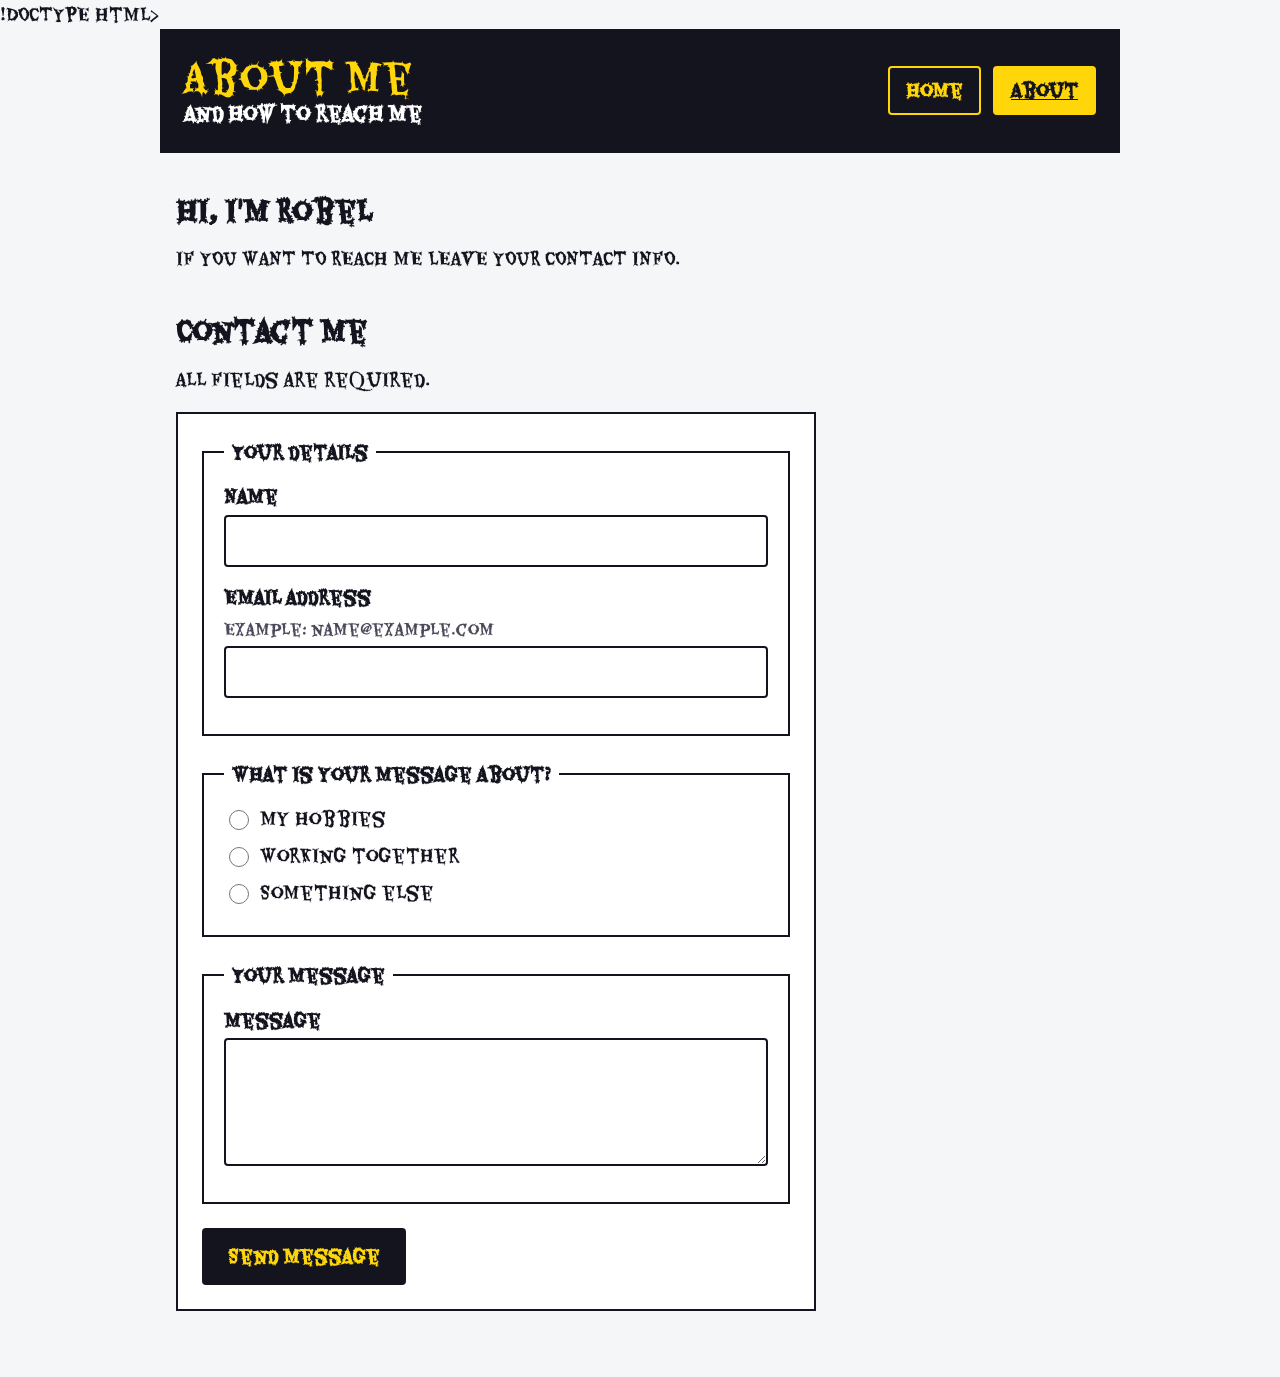
==== about.html @ 9af6aafb "COMMIT" ====
!DOCTYPE html>
<html lang="en">
<head>
    <meta charset="UTF-8">
    <meta name="viewport" content="width=device-width, initial-scale=1.0">
    <meta name="description" content="About Robel, and a form to get in touch.">
    <title>Robel | About and Contact</title>
    <link href="https://fonts.googleapis.com/css2?family=Eater&family=Karla:wght@400;700&display=swap" rel="stylesheet">
    <link rel="stylesheet" href="style.css">
</head>
<body>
    <a class="skip-link" href="#main">Skip to main content</a>
    <div class="page">
        <header class="page-header">
            <div>
                <h1>About Me</h1>
                <p>And how to reach me</p>
            </div>
            <nav aria-label="Main">
                <a href="index.html">Home</a>
                <a href="about.html" aria-current="page">About</a>
            </nav>
        </header>

        <main id="main">
            <section aria-labelledby="about-heading">
                <h2 id="about-heading">Hi, I'm Robel</h2>
                <p>IF YOU WANT TO REACH ME LEAVE YOUR CONTACT INFO.</p>
            </section>

            <section aria-labelledby="contact-heading">
                <h2 id="contact-heading">Contact me</h2>
                <p>All fields are required.</p>

                <div id="error-summary" class="error-summary" role="alert" tabindex="-1" hidden>
                    <h2>Please fix these problems</h2>
                    <ul id="error-list"></ul>
                </div>
                <div id="success" class="success" role="status" tabindex="-1" hidden>
                    <strong>Thanks, your message was sent.</strong>
                </div>

                <form id="contact-form" action="#" method="post" novalidate>
                    <fieldset>
                        <legend>Your details</legend>
                        <div class="field">
                            <label for="name">Name</label>
                            <input type="text" id="name" name="name" autocomplete="name" required aria-describedby="name-error">
                            <p class="error-msg" id="name-error" hidden></p>
                        </div>
                        <div class="field">
                            <label for="email">Email address</label>
                            <p class="hint" id="email-hint">Example: name@example.com</p>
                            <input type="email" id="email" name="email" autocomplete="email" required aria-describedby="email-hint email-error">
                            <p class="error-msg" id="email-error" hidden></p>
                        </div>
                    </fieldset>

                    <fieldset id="topic-group" aria-describedby="topic-error">
                        <legend>What is your message about?</legend>
                        <div class="radio"><input type="radio" id="topic-hobbies" name="topic" value="hobbies"><label for="topic-hobbies">My hobbies</label></div>
                        <div class="radio"><input type="radio" id="topic-collab" name="topic" value="collab"><label for="topic-collab">Working together</label></div>
                        <div class="radio"><input type="radio" id="topic-other" name="topic" value="other"><label for="topic-other">Something else</label></div>
                        <p class="error-msg" id="topic-error" hidden></p>
                    </fieldset>

                    <fieldset>
                        <legend>Your message</legend>
                        <div class="field">
                            <label for="message">Message</label>
                            <textarea id="message" name="message" required aria-describedby="message-error"></textarea>
                            <p class="error-msg" id="message-error" hidden></p>
                        </div>
                    </fieldset>

                    <button type="submit">Send message</button>
                </form>
            </section>
        </main>
    </div>

    <script>
    (function () {
        var form = document.getElementById('contact-form');
        var summary = document.getElementById('error-summary');
        var list = document.getElementById('error-list');
        var success = document.getElementById('success');

        function setError(id, msg) {
            var field = document.getElementById(id);
            var out = document.getElementById(id + '-error');
            if (msg) {
                out.textContent = msg; out.hidden = false;
                field.setAttribute('aria-invalid', 'true');
            } else {
                out.textContent = ''; out.hidden = true;
                field.removeAttribute('aria-invalid');
            }
        }

        form.addEventListener('submit', function (e) {
            e.preventDefault();
            success.hidden = true;
            var errors = [];
            var name = form.name.value.trim();
            var email = form.email.value.trim();
            var message = form.message.value.trim();
            var topic = form.querySelector('input[name="topic"]:checked');

            var nameMsg = name ? '' : 'Enter your name.';
            var emailMsg = !email ? 'Enter your email address.'
                : !/^[^\s@]+@[^\s@]+\.[^\s@]+$/.test(email) ? 'Enter an email address like name@example.com.' : '';
            var messageMsg = message ? '' : 'Enter a message.';
            var topicMsg = topic ? '' : 'Choose what your message is about.';

            setError('name', nameMsg);
            setError('email', emailMsg);
            setError('message', messageMsg);
            var topicOut = document.getElementById('topic-error');
            topicOut.textContent = topicMsg; topicOut.hidden = !topicMsg;
            var group = document.getElementById('topic-group');
            if (topicMsg) group.setAttribute('aria-invalid', 'true'); else group.removeAttribute('aria-invalid');

            if (nameMsg) errors.push(['name', nameMsg]);
            if (emailMsg) errors.push(['email', emailMsg]);
            if (topicMsg) errors.push(['topic-hobbies', topicMsg]);
            if (messageMsg) errors.push(['message', messageMsg]);

            list.innerHTML = '';
            if (errors.length) {
                errors.forEach(function (err) {
                    var li = document.createElement('li');
                    var a = document.createElement('a');
                    a.href = '#' + err[0]; a.textContent = err[1];
                    a.addEventListener('click', function (ev) { ev.preventDefault(); document.getElementById(err[0]).focus(); });
                    li.appendChild(a); list.appendChild(li);
                });
                summary.hidden = false;
                summary.focus();
                return;
            }
            summary.hidden = true;
            form.reset();
            success.hidden = false;
            success.focus();
        });
    })();
    </script>
</body>
</html>
---- style.css ----
/* Palette (same on every page). Ratios checked against WCAG AA (4.5:1 text, 3:1 UI).
   --ink #14141F | --paper #F4F6F8 | --card #FFFFFF | --spray #FFD60A | --link #0A4FA3 | --magenta #A3104F | --error #B00020 */
:root {
  --ink: #14141F;
  --paper: #F4F6F8;
  --card: #FFFFFF;
  --spray: #FFD60A;
  --link: #0A4FA3;
  --magenta: #A3104F;
  --error: #B00020;
  --muted: #4A4A5A;
}
*, *::before, *::after { box-sizing: border-box; }
html { font-size: 100%; }
body {
  margin: 0;
  font-family: "EATER", Arial, sans-serif;
  font-size: 1.125rem;
  line-height: 1.6;
  color: var(--ink);
  background: var(--paper);
}
.skip-link {
  position: absolute; left: 1rem; top: -4rem;
  background: var(--ink); color: var(--spray);
  padding: .5rem 1rem; z-index: 10;
}
.skip-link:focus { top: 1rem; }
.page { max-width: 60rem; margin: 0 auto; padding: 0 1rem 3rem; }

/* Header: figure/ground - dark band with bright type stands out from the page */
.page-header {
  display: flex; flex-wrap: wrap; gap: 1rem;
  justify-content: space-between; align-items: center;
  background: var(--ink); color: var(--spray);
  padding: 1.5rem; margin: 0 -1rem 2rem;
}
.page-header h1 { font-family: "Eater", Impact, sans-serif; font-size: 2.5rem; font-weight: 400; margin: 0; line-height: 1.1; }
.page-header p, .page-header h2 { margin: 0; font-size: 1.25rem; font-weight: 700; color: #FFFFFF; }

/* Similarity: every nav link looks the same; the current page is marked by more than color */
nav { display: flex; gap: .75rem; }
nav a {
  color: var(--spray); font-weight: 700; padding: .5rem 1rem;
  border: 2px solid var(--spray); border-radius: .25rem; text-decoration: none;
}
nav a:hover { background: var(--spray); color: var(--ink); }
nav a[aria-current="page"] { background: var(--spray); color: var(--ink); text-decoration: underline; }

a { color: var(--link); }
h2 { font-size: 1.75rem; line-height: 1.2; margin: 0 0 1rem; }
section, main > * + * { margin-top: 2.5rem; }

/* Proximity: hobbies sit close together, with a big gap before the gallery */
.hobby-list { list-style: none; margin: 0; padding: 0; display: grid; gap: .5rem; }
.hobby-list li {
  background: var(--card); border-left: .5rem solid var(--magenta);
  padding: .75rem 1rem; font-weight: 700;
}

/* Common region + similarity: each photo shares the same bordered card */
.photo { display: grid; grid-template-columns: repeat(auto-fit, minmax(16rem, 1fr)); gap: 1.5rem; }
figure { margin: 0; background: var(--card); border: 2px solid var(--ink); padding: .75rem; }
figure img { display: block; width: 100%; height: auto; }
figcaption { margin-top: .5rem; color: var(--muted); font-size: 1rem; }

/* Form */
form { background: var(--card); border: 2px solid var(--ink); padding: 1.5rem; max-width: 40rem; }
fieldset { border: 2px solid var(--ink); margin: 0 0 1.5rem; padding: 1rem 1.25rem 1.25rem; }
legend { font-weight: 700; padding: 0 .5rem; }
.field { margin-bottom: 1rem; }
label { display: block; font-weight: 700; margin-bottom: .25rem; }
.hint { color: var(--muted); font-size: 1rem; margin: 0 0 .25rem; }
input[type="text"], input[type="email"], textarea {
  width: 100%; font: inherit; color: var(--ink); background: #FFFFFF;
  border: 2px solid var(--ink); border-radius: .25rem; padding: .6rem .75rem;
}
textarea { min-height: 8rem; }
.radio { display: flex; align-items: center; gap: .5rem; margin-bottom: .5rem; }
.radio input { width: 1.25rem; height: 1.25rem; accent-color: var(--ink); }
.radio label { display: inline; margin: 0; font-weight: 400; }
button {
  font: inherit; font-weight: 700; cursor: pointer;
  background: var(--ink); color: var(--spray);
  border: 2px solid var(--ink); border-radius: .25rem; padding: .75rem 1.5rem;
}
button:hover { background: var(--spray); color: var(--ink); }

/* Error states: red + thick border + icon text, never color alone */
.error-msg { color: var(--error); font-weight: 700; margin: .35rem 0 0; }
.error-msg::before { content: "\26A0\FE0F  Error: "; }
[aria-invalid="true"] { border-color: var(--error); border-width: 3px; }
.error-summary { border: 3px solid var(--error); background: #FFFFFF; padding: 1rem 1.25rem; margin-bottom: 1.5rem; }
.error-summary h2 { color: var(--error); font-size: 1.25rem; margin-bottom: .5rem; }
.error-summary ul { margin: 0; padding-left: 1.25rem; }
.success { border: 3px solid var(--ink); border-left-width: 1rem; background: #FFFFFF; padding: 1rem 1.25rem; }
[hidden] { display: none !important; }

:focus-visible { outline: 4px solid var(--link); outline-offset: 3px; }
.page-header :focus-visible, .skip-link:focus-visible { outline-color: #FFFFFF; }
@media (prefers-reduced-motion: reduce) { * { transition: none !important; animation: none !important; } }
@media (max-width: 30rem) { .page-header h1 { font-size: 2rem; } }
}
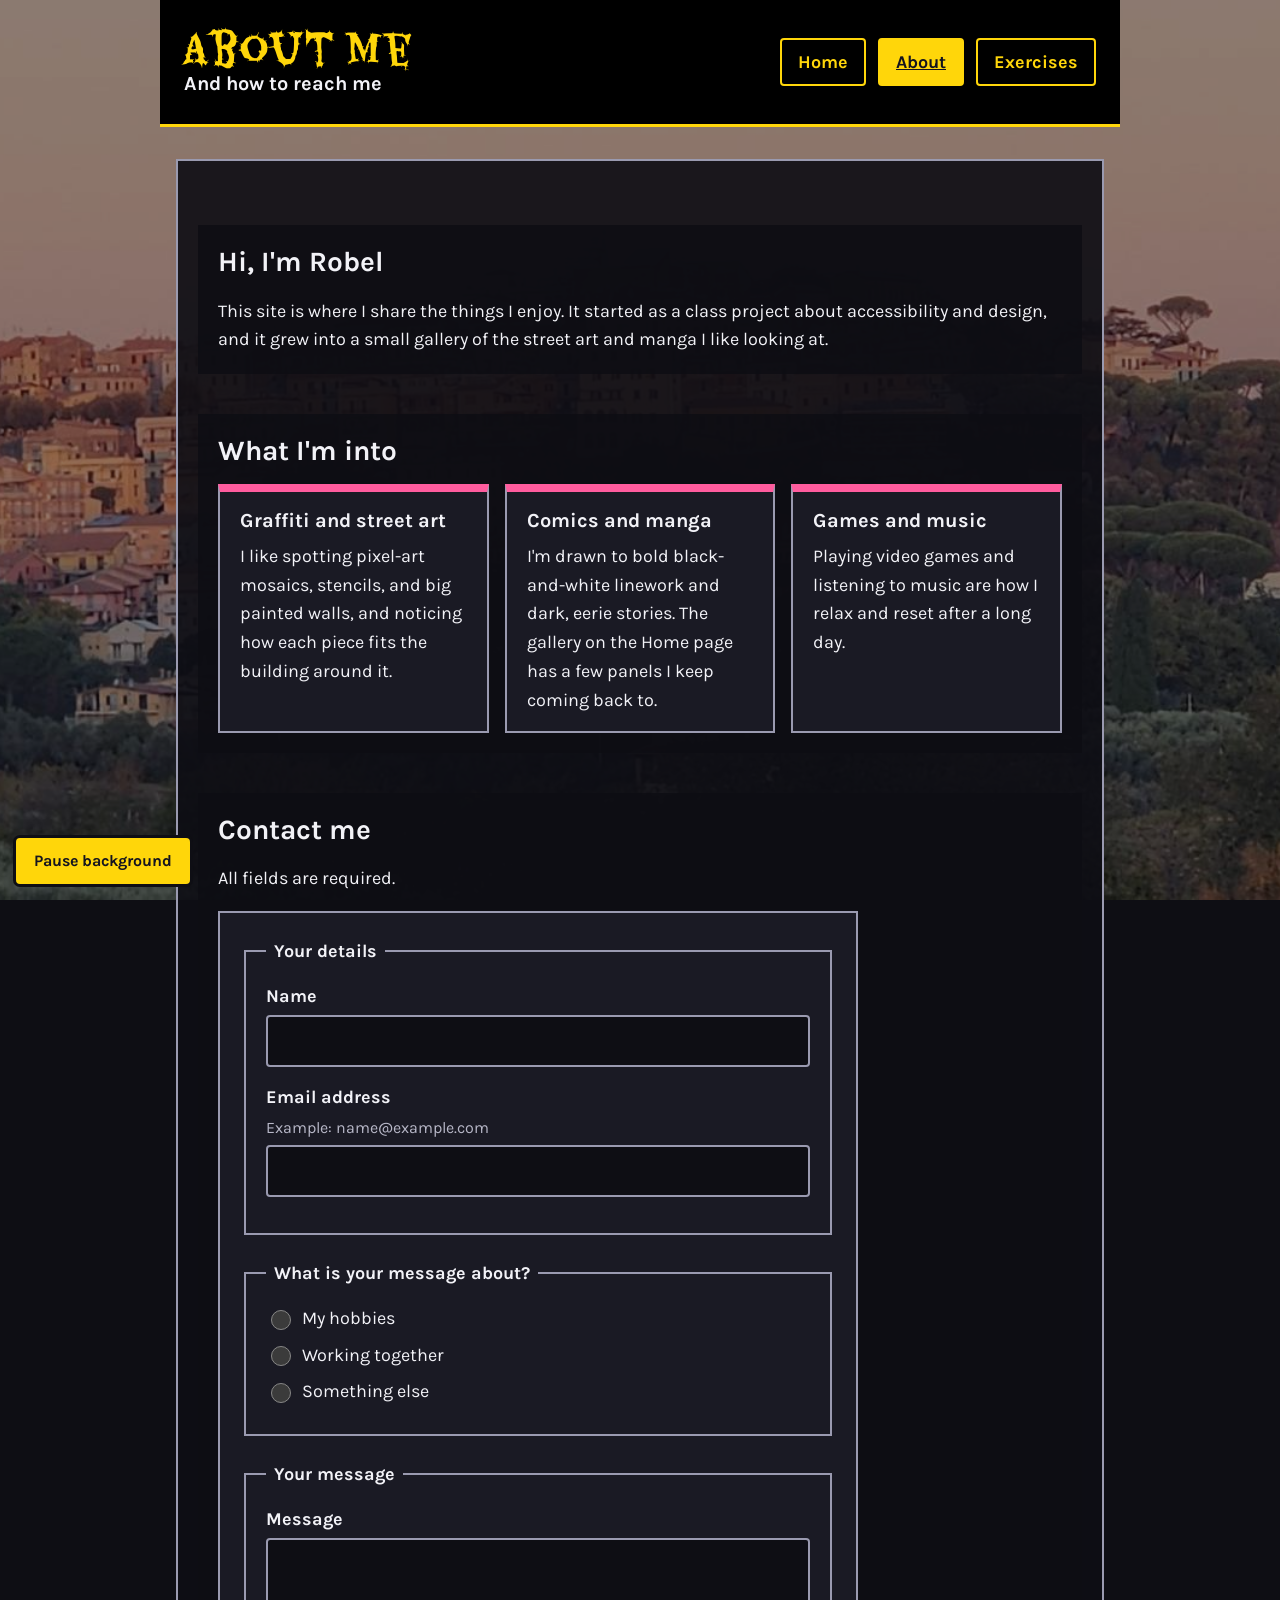
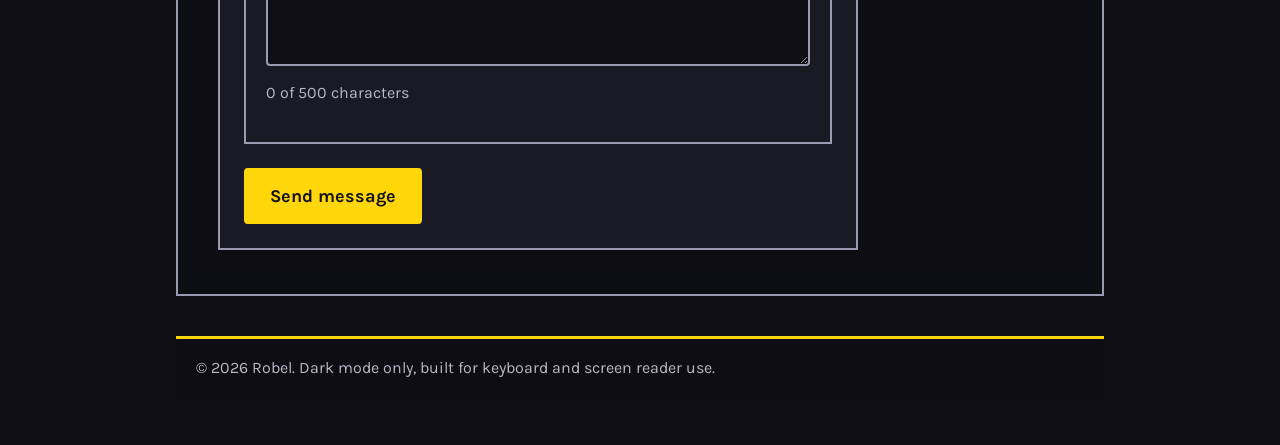
==== commit 85681119: "Revise about.html for content and accessibility Updated the about.html file with new content, added " ====
--- a/about.html
+++ b/about.html
@@ -1,15 +1,19 @@
-!DOCTYPE html>
+<!DOCTYPE html>
 <html lang="en">
 <head>
     <meta charset="UTF-8">
     <meta name="viewport" content="width=device-width, initial-scale=1.0">
+    <meta name="color-scheme" content="dark">
+    <meta name="theme-color" content="#000000">
     <meta name="description" content="About Robel, and a form to get in touch.">
     <title>Robel | About and Contact</title>
+    <link rel="icon" href="data:image/svg+xml,%3Csvg xmlns=%22http://www.w3.org/2000/svg%22 viewBox=%220 0 100 100%22%3E%3Ctext y=%22.9em%22 font-size=%2290%22%3E%F0%9F%8E%A8%3C/text%3E%3C/svg%3E">
     <link href="https://fonts.googleapis.com/css2?family=Eater&family=Karla:wght@400;700&display=swap" rel="stylesheet">
     <link rel="stylesheet" href="style.css">
 </head>
 <body>
-    <a class="skip-link" href="#main">Skip to main content</a>
+    <div class="bg" aria-hidden="true"><div class="bg-layer"></div><div class="bg-layer"></div></div>
+<a class="skip-link" href="#main">Skip to main content</a>
     <div class="page">
         <header class="page-header">
             <div>
@@ -19,13 +23,32 @@
             <nav aria-label="Main">
                 <a href="index.html">Home</a>
                 <a href="about.html" aria-current="page">About</a>
+                <a href="exercises.html">Exercises</a>
             </nav>
         </header>
 
         <main id="main">
             <section aria-labelledby="about-heading">
                 <h2 id="about-heading">Hi, I'm Robel</h2>
-                <p>IF YOU WANT TO REACH ME LEAVE YOUR CONTACT INFO.</p>
+                <p>This site is where I share the things I enjoy. It started as a class project about accessibility and design, and it grew into a small gallery of the street art and manga I like looking at.</p>
+            </section>
+
+            <section aria-labelledby="into-heading">
+                <h2 id="into-heading">What I'm into</h2>
+                <div class="about-grid">
+                    <article class="about-card">
+                        <h3>Graffiti and street art</h3>
+                        <p>I like spotting pixel-art mosaics, stencils, and big painted walls, and noticing how each piece fits the building around it.</p>
+                    </article>
+                    <article class="about-card">
+                        <h3>Comics and manga</h3>
+                        <p>I'm drawn to bold black-and-white linework and dark, eerie stories. The gallery on the Home page has a few panels I keep coming back to.</p>
+                    </article>
+                    <article class="about-card">
+                        <h3>Games and music</h3>
+                        <p>Playing video games and listening to music are how I relax and reset after a long day.</p>
+                    </article>
+                </div>
             </section>
 
             <section aria-labelledby="contact-heading">
@@ -68,7 +91,9 @@
                         <legend>Your message</legend>
                         <div class="field">
                             <label for="message">Message</label>
-                            <textarea id="message" name="message" required aria-describedby="message-error"></textarea>
+                            <textarea id="message" name="message" maxlength="500" required aria-describedby="message-count message-error"></textarea>
+                            <p class="hint char-count" id="message-count">0 of 500 characters</p>
+                            <p class="sr-only" id="message-live" aria-live="polite"></p>
                             <p class="error-msg" id="message-error" hidden></p>
                         </div>
                     </fieldset>
@@ -77,6 +102,9 @@
                 </form>
             </section>
         </main>
+        <footer class="page-footer">
+            <p>&copy; 2026 Robel. Dark mode only, built for keyboard and screen reader use.</p>
+        </footer>
     </div>
 
     <script>
@@ -85,6 +113,22 @@
         var summary = document.getElementById('error-summary');
         var list = document.getElementById('error-list');
         var success = document.getElementById('success');
+
+        // Character counter: updates visibly on every keystroke, announces to screen readers only near the limit.
+        var msg = document.getElementById('message');
+        var count = document.getElementById('message-count');
+        var live = document.getElementById('message-live');
+        var MAX = 500, lastNote = null;
+        function updateCount() {
+            var used = msg.value.length, left = MAX - used;
+            count.textContent = used + ' of ' + MAX + ' characters';
+            var note = left === 0 ? 'Character limit reached.' : (left <= 20 && left % 10 === 0) ? left + ' characters left.' : (left === 50 ? '50 characters left.' : '');
+            if (note && note !== lastNote) { live.textContent = note; }
+            lastNote = note || null;
+        }
+        msg.addEventListener('input', updateCount);
+        form.addEventListener('reset', function () { setTimeout(updateCount, 0); });
+        updateCount();
 
         function setError(id, msg) {
             var field = document.getElementById(id);
@@ -102,9 +146,9 @@
             e.preventDefault();
             success.hidden = true;
             var errors = [];
-            var name = form.name.value.trim();
-            var email = form.email.value.trim();
-            var message = form.message.value.trim();
+            var name = document.getElementById('name').value.trim();
+            var email = document.getElementById('email').value.trim();
+            var message = document.getElementById('message').value.trim();
             var topic = form.querySelector('input[name="topic"]:checked');
 
             var nameMsg = name ? '' : 'Enter your name.';
@@ -146,5 +190,41 @@
         });
     })();
     </script>
+<button type="button" id="bg-toggle" class="bg-toggle">Pause background</button>
+<script>
+/* Looping background: swaps the CSS classes .bg-1 to .bg-5 on two stacked layers and cross-fades them. */
+(function () {
+  var COUNT = 5, INTERVAL = 7000;
+  var bg = document.querySelector('.bg');
+  var layers = bg ? bg.querySelectorAll('.bg-layer') : [];
+  var btn = document.getElementById('bg-toggle');
+  if (!bg || layers.length < 2 || !btn) return;
+
+  var index = 0, front = 0, timer = null;
+  var reduce = window.matchMedia('(prefers-reduced-motion: reduce)').matches;
+
+  layers[0].className = 'bg-layer bg-1 is-visible';
+
+  function advance() {
+    index = (index + 1) % COUNT;
+    var back = 1 - front;
+    layers[back].className = 'bg-layer bg-' + (index + 1);
+    void layers[back].offsetWidth;                      // restart the fade
+    layers[back].classList.add('is-visible');
+    layers[front].classList.remove('is-visible');
+    front = back;
+  }
+  function start() { if (!timer) timer = setInterval(advance, INTERVAL); btn.textContent = 'Pause background'; }
+  function stop()  { clearInterval(timer); timer = null; btn.textContent = 'Play background'; }
+
+  btn.addEventListener('click', function () { timer ? stop() : start(); });
+  document.addEventListener('visibilitychange', function () {
+    if (document.hidden && timer) { clearInterval(timer); timer = null; btn.dataset.resume = '1'; }
+    else if (!document.hidden && btn.dataset.resume) { delete btn.dataset.resume; start(); }
+  });
+
+  if (reduce) { stop(); } else { start(); }
+})();
+</script>
 </body>
-</html>+</html>
--- a/style.css
+++ b/style.css
@@ -1,42 +1,49 @@
-/* Palette (same on every page). Ratios checked against WCAG AA (4.5:1 text, 3:1 UI).
-   --ink #14141F | --paper #F4F6F8 | --card #FFFFFF | --spray #FFD60A | --link #0A4FA3 | --magenta #A3104F | --error #B00020 */
+/* DARK MODE ONLY. One palette on every page. WCAG AA contrast checked (text 4.5:1, UI borders 3:1).
+   bg #0E0E14 | surface #1A1A24 | text #F2F2F7 | muted #B8B8C8 | border #9A9AB0
+   spray #FFD60A | link #7DB4FF | accent #FF5C9E | error #FF7B8F | header #000000 */
 :root {
-  --ink: #14141F;
-  --paper: #F4F6F8;
-  --card: #FFFFFF;
+  color-scheme: dark;
+  --bg: #0E0E14;
+  --surface: #1A1A24;
+  --field: #0E0E14;
+  --text: #F2F2F7;
+  --muted: #B8B8C8;
+  --border: #9A9AB0;
   --spray: #FFD60A;
-  --link: #0A4FA3;
-  --magenta: #A3104F;
-  --error: #B00020;
-  --muted: #4A4A5A;
+  --on-spray: #14141F;
+  --link: #7DB4FF;
+  --accent: #FF5C9E;
+  --error: #FF7B8F;
+  --header: #000000;
 }
 *, *::before, *::after { box-sizing: border-box; }
-html { font-size: 100%; }
+html { font-size: 100%; background: var(--bg); }
 body {
   margin: 0;
-  font-family: "EATER", Arial, sans-serif;
+  font-family: "Karla", Arial, sans-serif;
   font-size: 1.125rem;
   line-height: 1.6;
-  color: var(--ink);
-  background: var(--paper);
+  color: var(--text);
+  background: var(--bg);
 }
 .skip-link {
   position: absolute; left: 1rem; top: -4rem;
-  background: var(--ink); color: var(--spray);
-  padding: .5rem 1rem; z-index: 10;
+  background: var(--spray); color: var(--on-spray);
+  padding: .5rem 1rem; z-index: 10; font-weight: 700;
 }
 .skip-link:focus { top: 1rem; }
 .page { max-width: 60rem; margin: 0 auto; padding: 0 1rem 3rem; }
 
-/* Header: figure/ground - dark band with bright type stands out from the page */
+/* Header: figure/ground - near-black band with bright yellow type */
 .page-header {
   display: flex; flex-wrap: wrap; gap: 1rem;
   justify-content: space-between; align-items: center;
-  background: var(--ink); color: var(--spray);
+  background: var(--header); color: var(--spray);
+  border-bottom: 3px solid var(--spray);
   padding: 1.5rem; margin: 0 -1rem 2rem;
 }
 .page-header h1 { font-family: "Eater", Impact, sans-serif; font-size: 2.5rem; font-weight: 400; margin: 0; line-height: 1.1; }
-.page-header p, .page-header h2 { margin: 0; font-size: 1.25rem; font-weight: 700; color: #FFFFFF; }
+.page-header p, .page-header h2 { margin: 0; font-size: 1.25rem; font-weight: 700; color: var(--text); }
 
 /* Similarity: every nav link looks the same; the current page is marked by more than color */
 nav { display: flex; gap: .75rem; }
@@ -44,8 +51,8 @@
   color: var(--spray); font-weight: 700; padding: .5rem 1rem;
   border: 2px solid var(--spray); border-radius: .25rem; text-decoration: none;
 }
-nav a:hover { background: var(--spray); color: var(--ink); }
-nav a[aria-current="page"] { background: var(--spray); color: var(--ink); text-decoration: underline; }
+nav a:hover { background: var(--spray); color: var(--on-spray); }
+nav a[aria-current="page"] { background: var(--spray); color: var(--on-spray); text-decoration: underline; }
 
 a { color: var(--link); }
 h2 { font-size: 1.75rem; line-height: 1.2; margin: 0 0 1rem; }
@@ -54,50 +61,121 @@
 /* Proximity: hobbies sit close together, with a big gap before the gallery */
 .hobby-list { list-style: none; margin: 0; padding: 0; display: grid; gap: .5rem; }
 .hobby-list li {
-  background: var(--card); border-left: .5rem solid var(--magenta);
+  background: var(--surface); border-left: .5rem solid var(--accent);
   padding: .75rem 1rem; font-weight: 700;
 }
 
-/* Common region + similarity: each photo shares the same bordered card */
+/* Common region + similarity: every card shares the same border and surface */
 .photo { display: grid; grid-template-columns: repeat(auto-fit, minmax(16rem, 1fr)); gap: 1.5rem; }
-figure { margin: 0; background: var(--card); border: 2px solid var(--ink); padding: .75rem; }
+figure { margin: 0; background: var(--surface); border: 2px solid var(--border); padding: .75rem; }
 figure img { display: block; width: 100%; height: auto; }
 figcaption { margin-top: .5rem; color: var(--muted); font-size: 1rem; }
 
 /* Form */
-form { background: var(--card); border: 2px solid var(--ink); padding: 1.5rem; max-width: 40rem; }
-fieldset { border: 2px solid var(--ink); margin: 0 0 1.5rem; padding: 1rem 1.25rem 1.25rem; }
+form { background: var(--surface); border: 2px solid var(--border); padding: 1.5rem; max-width: 40rem; }
+fieldset { border: 2px solid var(--border); margin: 0 0 1.5rem; padding: 1rem 1.25rem 1.25rem; }
 legend { font-weight: 700; padding: 0 .5rem; }
 .field { margin-bottom: 1rem; }
 label { display: block; font-weight: 700; margin-bottom: .25rem; }
 .hint { color: var(--muted); font-size: 1rem; margin: 0 0 .25rem; }
 input[type="text"], input[type="email"], textarea {
-  width: 100%; font: inherit; color: var(--ink); background: #FFFFFF;
-  border: 2px solid var(--ink); border-radius: .25rem; padding: .6rem .75rem;
+  width: 100%; font: inherit; color: var(--text); background: var(--field);
+  border: 2px solid var(--border); border-radius: .25rem; padding: .6rem .75rem;
 }
 textarea { min-height: 8rem; }
 .radio { display: flex; align-items: center; gap: .5rem; margin-bottom: .5rem; }
-.radio input { width: 1.25rem; height: 1.25rem; accent-color: var(--ink); }
+.radio input { width: 1.25rem; height: 1.25rem; accent-color: var(--spray); }
 .radio label { display: inline; margin: 0; font-weight: 400; }
 button {
   font: inherit; font-weight: 700; cursor: pointer;
-  background: var(--ink); color: var(--spray);
-  border: 2px solid var(--ink); border-radius: .25rem; padding: .75rem 1.5rem;
+  background: var(--spray); color: var(--on-spray);
+  border: 2px solid var(--spray); border-radius: .25rem; padding: .75rem 1.5rem;
 }
-button:hover { background: var(--spray); color: var(--ink); }
+button:hover { background: var(--bg); color: var(--spray); }
 
 /* Error states: red + thick border + icon text, never color alone */
 .error-msg { color: var(--error); font-weight: 700; margin: .35rem 0 0; }
 .error-msg::before { content: "\26A0\FE0F  Error: "; }
-[aria-invalid="true"] { border-color: var(--error); border-width: 3px; }
-.error-summary { border: 3px solid var(--error); background: #FFFFFF; padding: 1rem 1.25rem; margin-bottom: 1.5rem; }
+[aria-invalid="true"] { border-color: var(--error) !important; border-width: 3px !important; }
+.error-summary { border: 3px solid var(--error); background: var(--surface); padding: 1rem 1.25rem; margin-bottom: 1.5rem; }
 .error-summary h2 { color: var(--error); font-size: 1.25rem; margin-bottom: .5rem; }
 .error-summary ul { margin: 0; padding-left: 1.25rem; }
-.success { border: 3px solid var(--ink); border-left-width: 1rem; background: #FFFFFF; padding: 1rem 1.25rem; }
+.success { border: 3px solid var(--spray); border-left-width: 1rem; background: var(--surface); padding: 1rem 1.25rem; }
 [hidden] { display: none !important; }
 
-:focus-visible { outline: 4px solid var(--link); outline-offset: 3px; }
-.page-header :focus-visible, .skip-link:focus-visible { outline-color: #FFFFFF; }
-@media (prefers-reduced-motion: reduce) { * { transition: none !important; animation: none !important; } }
+:focus-visible { outline: 4px solid var(--spray); outline-offset: 3px; }
+@media (prefers-reduced-motion: reduce) { * { transition: none !important; animation: none !important; scroll-behavior: auto !important; } }
 @media (max-width: 30rem) { .page-header h1 { font-size: 2rem; } }
-}
+
+/* Gallery: horizontal scroller (JS buttons + native swipe/keys) */
+.gallery-controls { display: flex; flex-wrap: wrap; align-items: center; gap: .75rem; margin-bottom: 1rem; }
+.gallery-controls button:disabled { background: var(--surface); color: #A8A8BA; border-color: var(--border); cursor: not-allowed; }
+.gallery-status { margin: 0 0 0 .5rem; color: var(--muted); }
+.scroller { overflow-x: auto; overscroll-behavior-x: contain; scroll-snap-type: x mandatory; padding-bottom: .75rem; border: 2px solid var(--border); background: var(--surface); }
+.track { list-style: none; margin: 0; padding: .75rem; display: flex; gap: 1rem; width: max-content; }
+.slide { scroll-snap-align: start; }
+.slide figure { border: 0; padding: 0; background: none; }
+.slide img { display: block; height: 22rem; width: auto; max-width: none; }
+.slide figcaption { margin-top: .5rem; }
+@media (max-width: 30rem) { .slide img { height: 16rem; } }
+
+/* Lightbox (native <dialog>: focus trap and Esc come built in) */
+.slide .thumb { display: block; padding: 0; border: 0; border-radius: 0; background: none; cursor: zoom-in; }
+.slide .thumb:hover { background: none; outline: 3px solid var(--accent); outline-offset: 2px; }
+dialog#lightbox { max-width: 95vw; max-height: 95vh; padding: 1rem; background: var(--surface); color: var(--text); border: 3px solid var(--border); }
+dialog#lightbox::backdrop { background: rgba(0, 0, 0, .9); }
+dialog#lightbox figure { margin: 0; padding: 0; border: 0; text-align: center; background: none; }
+dialog#lightbox img { display: block; margin: 0 auto; max-width: 100%; max-height: 70vh; width: auto; height: auto; }
+dialog#lightbox figcaption { margin-top: .75rem; font-weight: 700; color: var(--text); }
+.lb-controls { display: flex; flex-wrap: wrap; justify-content: center; gap: .75rem; margin-top: 1rem; }
+
+/* Slideshow mode: one photo at a time, changed with the Previous/Next buttons */
+.is-slideshow .scroller { overflow: visible; scroll-snap-type: none; padding: 0; }
+.is-slideshow .track { display: block; width: auto; padding: 1rem; text-align: center; }
+.is-slideshow .slide { display: block; }
+.is-slideshow .slide[hidden] { display: none !important; }
+.is-slideshow .slide figure { display: inline-block; max-width: 100%; }
+.is-slideshow .slide img { height: auto; width: auto; max-width: 100%; max-height: 70vh; margin: 0 auto; }
+.is-slideshow .slide figcaption { text-align: center; }
+.is-slideshow .gallery-controls button { min-width: 9rem; }
+
+/* Looping background (set by background.js). The images show through a light 50% dark overlay;
+   all text sits on solid-ish section panels (88% opaque) so it stays AA readable over any image. */
+body { background: transparent; }
+.bg { position: fixed; inset: 0; z-index: -1; background: var(--bg); }
+.bg-layer { position: absolute; inset: 0; background-size: cover; background-position: center; opacity: 0; transition: opacity 1.5s ease; }
+.bg-layer.is-visible { opacity: 1; }
+.bg::after { content: ""; position: absolute; inset: 0; background: rgba(14, 14, 20, .45); }
+.bg-toggle { position: fixed; left: 1rem; bottom: 1rem; z-index: 5; padding: .5rem 1rem; font-size: 1rem; box-shadow: 0 0 0 3px var(--bg); }
+
+/* About page cards (common region + similarity) */
+.about-grid { display: grid; gap: 1rem; grid-template-columns: repeat(auto-fit, minmax(15rem, 1fr)); }
+.about-card { background: var(--surface); border: 2px solid var(--border); border-top: .5rem solid var(--accent); padding: 1rem 1.25rem; }
+.about-card h3 { margin: 0 0 .5rem; font-size: 1.25rem; line-height: 1.3; }
+.about-card p { margin: 0; }
+.char-count { margin: .35rem 0 0; }
+.sr-only { position: absolute; width: 1px; height: 1px; margin: -1px; padding: 0; overflow: hidden; clip: rect(0 0 0 0); white-space: nowrap; border: 0; }
+
+/* Exercises page */
+code { font-family: ui-monospace, Consolas, "Courier New", monospace; background: var(--surface); padding: .1rem .35rem; border-radius: .2rem; }
+.output { margin: 0; background: #000000; color: var(--text); border: 2px solid var(--border); padding: 1rem; overflow-x: auto; white-space: pre-wrap; font: 1rem/1.6 ui-monospace, Consolas, "Courier New", monospace; }
+
+/* Content panel: lets the background photos show clearly around the page while keeping text on a dark, high-contrast surface */
+main { background: rgba(14, 14, 20, .9); border: 2px solid var(--border); padding: 1.5rem 1.25rem; }
+@media (max-width: 30rem) { main { padding: 1rem .75rem; } }
+
+/* Section panels: let the background images show in the gaps and margins while keeping text readable */
+main > section { background: rgba(14, 14, 20, .88); padding: 1.25rem; }
+main > section > :last-child { margin-bottom: 0; }
+
+/* Footer + noscript note */
+.page-footer { margin-top: 2.5rem; padding: 1rem 1.25rem; background: rgba(14, 14, 20, .88); border-top: 3px solid var(--spray); color: var(--muted); font-size: 1rem; }
+.page-footer p { margin: 0; }
+.noscript-note { margin: 0 0 1rem; padding: 1rem; border: 3px solid var(--spray); background: var(--surface); font-weight: 700; }
+
+/* Background images (looped by the small script at the bottom of each HTML page). */
+.bg-1 { background-image: url("[data-uri]"); }
+.bg-2 { background-image: url("[data-uri]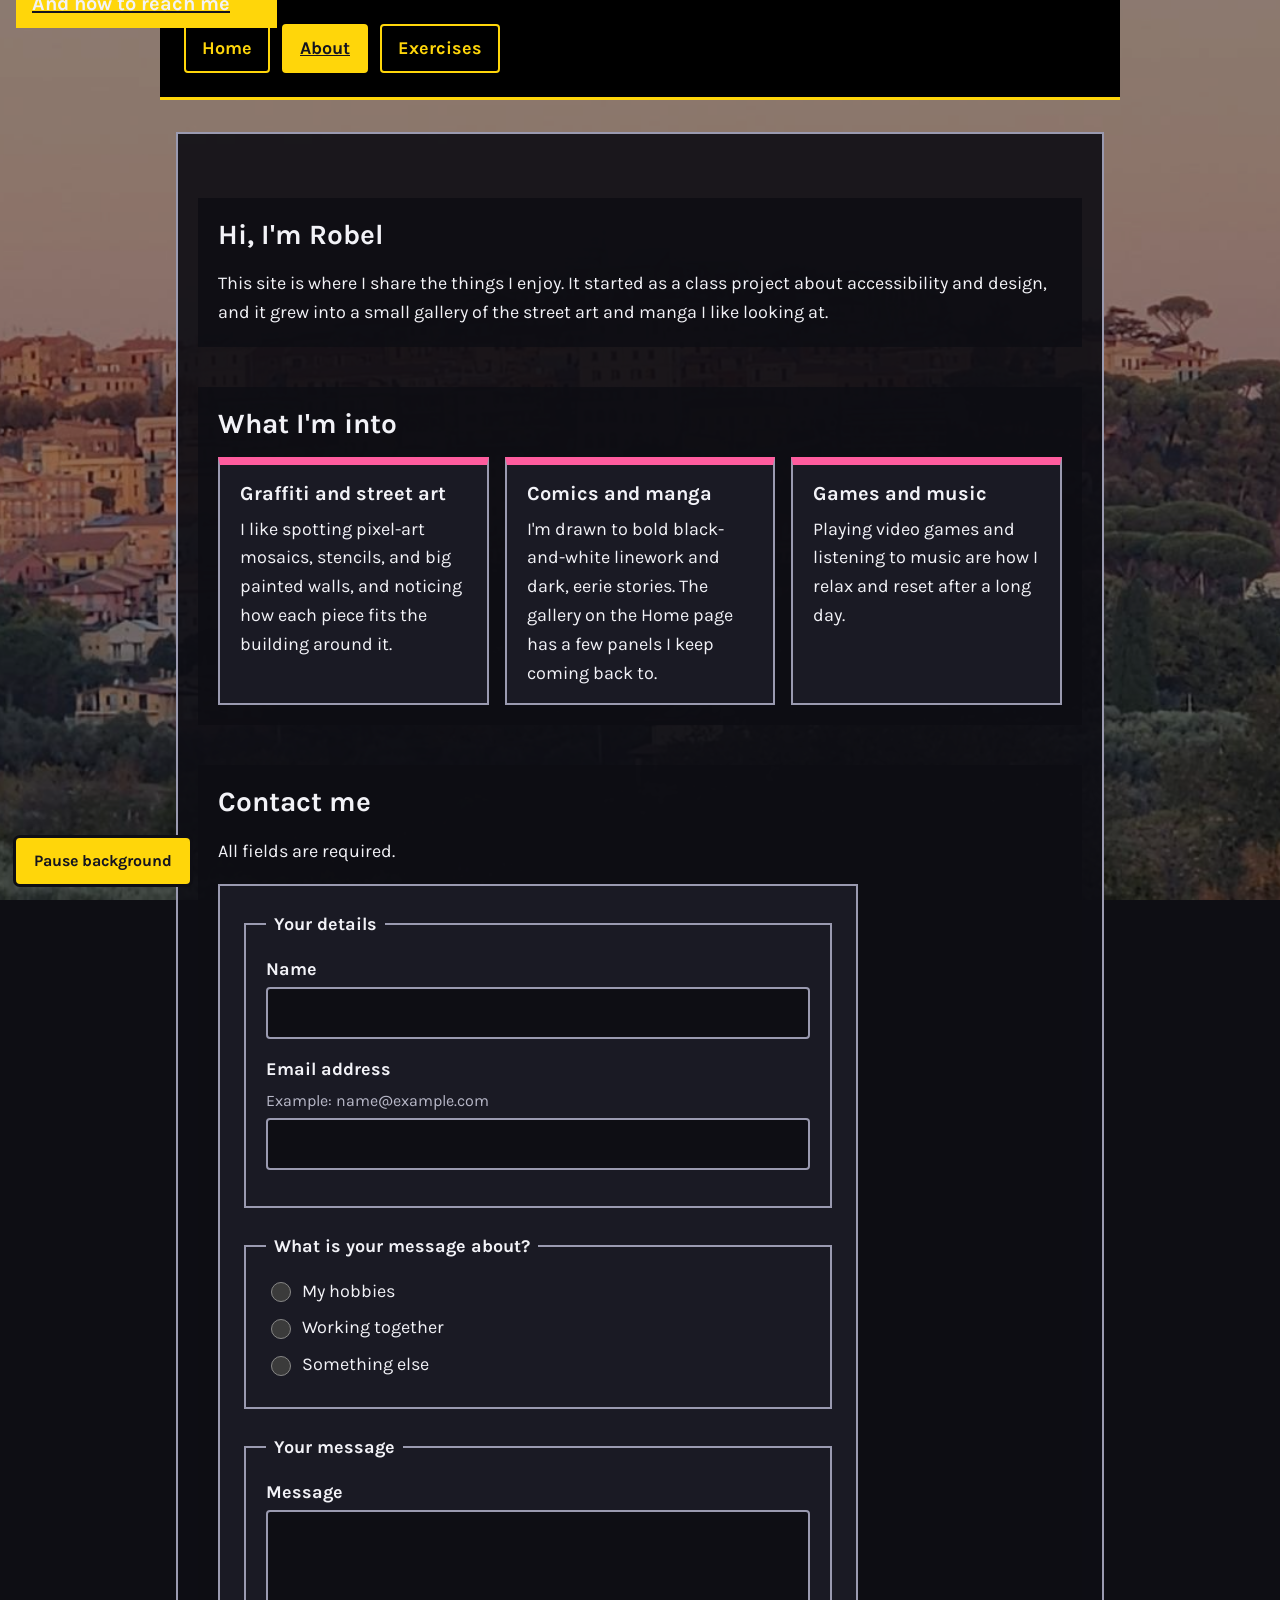
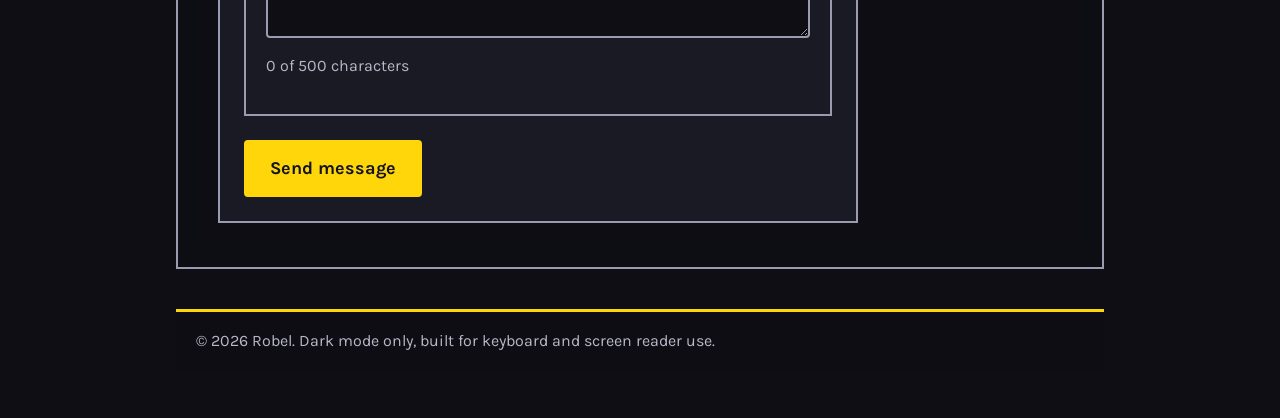
==== commit d519e55d: "Update about.html" ====
--- a/about.html
+++ b/about.html
@@ -3,8 +3,7 @@
 <head>
     <meta charset="UTF-8">
     <meta name="viewport" content="width=device-width, initial-scale=1.0">
-    <meta name="color-scheme" content="dark">
-    <meta name="theme-color" content="#000000">
+    <meta name="color-scheme" conten"#000000">
     <meta name="description" content="About Robel, and a form to get in touch.">
     <title>Robel | About and Contact</title>
     <link rel="icon" href="data:image/svg+xml,%3Csvg xmlns=%22http://www.w3.org/2000/svg%22 viewBox=%220 0 100 100%22%3E%3Ctext y=%22.9em%22 font-size=%2290%22%3E%F0%9F%8E%A8%3C/text%3E%3C/svg%3E">
@@ -13,7 +12,8 @@
 </head>
 <body>
     <div class="bg" aria-hidden="true"><div class="bg-layer"></div><div class="bg-layer"></div></div>
-<a class="skip-link" href="#main">Skip to main content</a>
+<a class="skip-link" href="#main">Skip to main t="dark">
+    <meta name="theme-color" content=content</a>
     <div class="page">
         <header class="page-header">
             <div>
--- a/style.css
+++ b/style.css
@@ -179,3 +179,8 @@
 .bg-3 { background-image: url("[data-uri]"); }
 .bg-4 { background-image: url("[data-uri]"); }
 .bg-5 { background-image: url("[data-uri]"); }
+.bg-1 { background-image: url("[data-uri]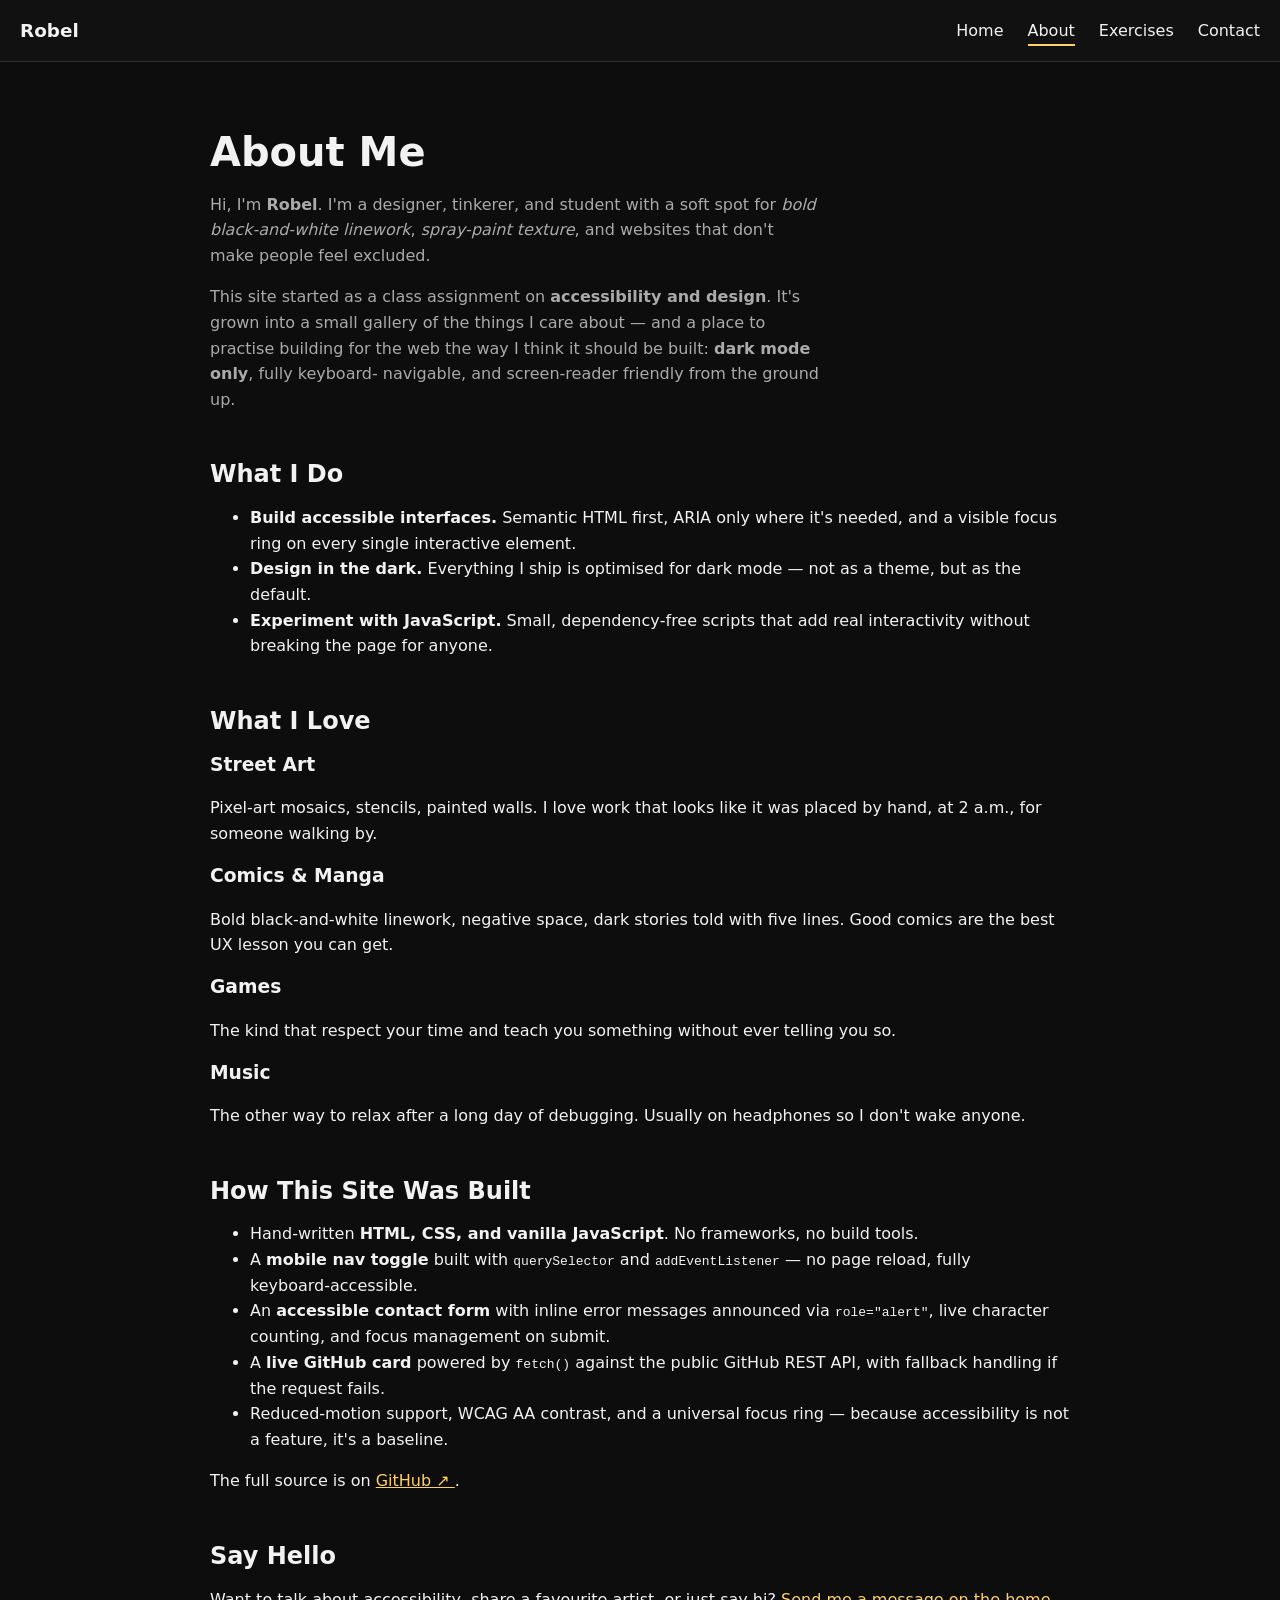
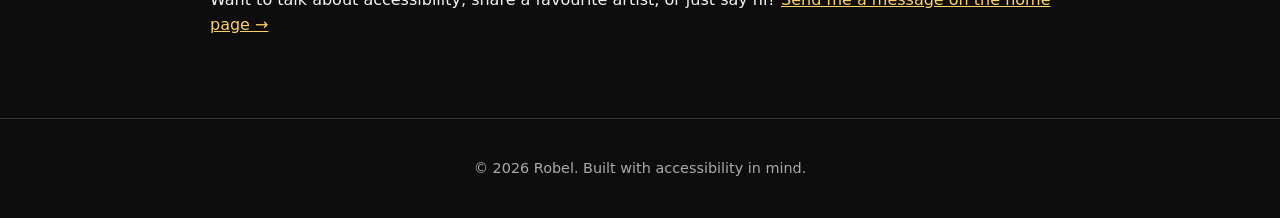
==== commit 078b418b: "Update about.html" ====
--- a/about.html
+++ b/about.html
@@ -1,230 +1,158 @@
 <!DOCTYPE html>
 <html lang="en">
 <head>
-    <meta charset="UTF-8">
-    <meta name="viewport" content="width=device-width, initial-scale=1.0">
-    <meta name="color-scheme" conten"#000000">
-    <meta name="description" content="About Robel, and a form to get in touch.">
-    <title>Robel | About and Contact</title>
-    <link rel="icon" href="data:image/svg+xml,%3Csvg xmlns=%22http://www.w3.org/2000/svg%22 viewBox=%220 0 100 100%22%3E%3Ctext y=%22.9em%22 font-size=%2290%22%3E%F0%9F%8E%A8%3C/text%3E%3C/svg%3E">
-    <link href="https://fonts.googleapis.com/css2?family=Eater&family=Karla:wght@400;700&display=swap" rel="stylesheet">
-    <link rel="stylesheet" href="style.css">
+  <meta charset="UTF-8">
+  <meta name="viewport" content="width=device-width, initial-scale=1">
+  <title>Robel — About</title>
+  <meta name="description" content="About Robel: a designer and tinkerer who builds accessible, dark-mode websites and makes art in the margins.">
+  <link rel="stylesheet" href="style.css">
 </head>
 <body>
-    <div class="bg" aria-hidden="true"><div class="bg-layer"></div><div class="bg-layer"></div></div>
-<a class="skip-link" href="#main">Skip to main t="dark">
-    <meta name="theme-color" content=content</a>
-    <div class="page">
-        <header class="page-header">
-            <div>
-                <h1>About Me</h1>
-                <p>And how to reach me</p>
-            </div>
-            <nav aria-label="Main">
-                <a href="index.html">Home</a>
-                <a href="about.html" aria-current="page">About</a>
-                <a href="exercises.html">Exercises</a>
-            </nav>
-        </header>
 
-        <main id="main">
-            <section aria-labelledby="about-heading">
-                <h2 id="about-heading">Hi, I'm Robel</h2>
-                <p>This site is where I share the things I enjoy. It started as a class project about accessibility and design, and it grew into a small gallery of the street art and manga I like looking at.</p>
-            </section>
+  <!-- ============ HEADER / NAV ============ -->
+  <header class="site-header">
+    <a class="brand" href="index.html">Robel</a>
 
-            <section aria-labelledby="into-heading">
-                <h2 id="into-heading">What I'm into</h2>
-                <div class="about-grid">
-                    <article class="about-card">
-                        <h3>Graffiti and street art</h3>
-                        <p>I like spotting pixel-art mosaics, stencils, and big painted walls, and noticing how each piece fits the building around it.</p>
-                    </article>
-                    <article class="about-card">
-                        <h3>Comics and manga</h3>
-                        <p>I'm drawn to bold black-and-white linework and dark, eerie stories. The gallery on the Home page has a few panels I keep coming back to.</p>
-                    </article>
-                    <article class="about-card">
-                        <h3>Games and music</h3>
-                        <p>Playing video games and listening to music are how I relax and reset after a long day.</p>
-                    </article>
-                </div>
-            </section>
+    <button
+      id="nav-toggle"
+      class="nav-toggle"
+      aria-expanded="false"
+      aria-controls="primary-nav"
+      aria-label="Open navigation menu"
+      type="button">
+      <span class="nav-toggle__bars" aria-hidden="true"></span>
+    </button>
 
-            <section aria-labelledby="contact-heading">
-                <h2 id="contact-heading">Contact me</h2>
-                <p>All fields are required.</p>
+    <nav id="primary-nav" class="primary-nav" aria-label="Main">
+      <ul>
+        <li><a href="index.html">Home</a></li>
+        <li><a href="about.html" aria-current="page">About</a></li>
+        <li><a href="exercises.html">Exercises</a></li>
+        <li><a href="index.html#contact">Contact</a></li>
+      </ul>
+    </nav>
+  </header>
 
-                <div id="error-summary" class="error-summary" role="alert" tabindex="-1" hidden>
-                    <h2>Please fix these problems</h2>
-                    <ul id="error-list"></ul>
-                </div>
-                <div id="success" class="success" role="status" tabindex="-1" hidden>
-                    <strong>Thanks, your message was sent.</strong>
-                </div>
+  <main>
+    <!-- ============ INTRO ============ -->
+    <section class="hero" aria-labelledby="about-heading">
+      <h1 id="about-heading">About Me</h1>
+      <p>
+        Hi, I'm <strong>Robel</strong>. I'm a designer, tinkerer, and student
+        with a soft spot for <em>bold black‑and‑white linework</em>,
+        <em>spray‑paint texture</em>, and websites that don't make people feel
+        excluded.
+      </p>
+      <p>
+        This site started as a class assignment on <strong>accessibility and
+        design</strong>. It's grown into a small gallery of the things I care
+        about — and a place to practise building for the web the way I think it
+        should be built: <strong>dark mode only</strong>, fully keyboard‑
+        navigable, and screen‑reader friendly from the ground up.
+      </p>
+    </section>
 
-                <form id="contact-form" action="#" method="post" novalidate>
-                    <fieldset>
-                        <legend>Your details</legend>
-                        <div class="field">
-                            <label for="name">Name</label>
-                            <input type="text" id="name" name="name" autocomplete="name" required aria-describedby="name-error">
-                            <p class="error-msg" id="name-error" hidden></p>
-                        </div>
-                        <div class="field">
-                            <label for="email">Email address</label>
-                            <p class="hint" id="email-hint">Example: name@example.com</p>
-                            <input type="email" id="email" name="email" autocomplete="email" required aria-describedby="email-hint email-error">
-                            <p class="error-msg" id="email-error" hidden></p>
-                        </div>
-                    </fieldset>
+    <!-- ============ WHAT I DO ============ -->
+    <section aria-labelledby="what-i-do-heading">
+      <h2 id="what-i-do-heading">What I Do</h2>
+      <ul>
+        <li>
+          <strong>Build accessible interfaces.</strong> Semantic HTML first,
+          ARIA only where it's needed, and a visible focus ring on every single
+          interactive element.
+        </li>
+        <li>
+          <strong>Design in the dark.</strong> Everything I ship is optimised
+          for dark mode — not as a theme, but as the default.
+        </li>
+        <li>
+          <strong>Experiment with JavaScript.</strong> Small, dependency‑free
+          scripts that add real interactivity without breaking the page for
+          anyone.
+        </li>
+      </ul>
+    </section>
 
-                    <fieldset id="topic-group" aria-describedby="topic-error">
-                        <legend>What is your message about?</legend>
-                        <div class="radio"><input type="radio" id="topic-hobbies" name="topic" value="hobbies"><label for="topic-hobbies">My hobbies</label></div>
-                        <div class="radio"><input type="radio" id="topic-collab" name="topic" value="collab"><label for="topic-collab">Working together</label></div>
-                        <div class="radio"><input type="radio" id="topic-other" name="topic" value="other"><label for="topic-other">Something else</label></div>
-                        <p class="error-msg" id="topic-error" hidden></p>
-                    </fieldset>
+    <!-- ============ INTERESTS ============ -->
+    <section aria-labelledby="interests-heading">
+      <h2 id="interests-heading">What I Love</h2>
 
-                    <fieldset>
-                        <legend>Your message</legend>
-                        <div class="field">
-                            <label for="message">Message</label>
-                            <textarea id="message" name="message" maxlength="500" required aria-describedby="message-count message-error"></textarea>
-                            <p class="hint char-count" id="message-count">0 of 500 characters</p>
-                            <p class="sr-only" id="message-live" aria-live="polite"></p>
-                            <p class="error-msg" id="message-error" hidden></p>
-                        </div>
-                    </fieldset>
+      <h3>Street Art</h3>
+      <p>
+        Pixel‑art mosaics, stencils, painted walls. I love work that looks like
+        it was placed by hand, at 2&nbsp;a.m., for someone walking by.
+      </p>
 
-                    <button type="submit">Send message</button>
-                </form>
-            </section>
-        </main>
-        <footer class="page-footer">
-            <p>&copy; 2026 Robel. Dark mode only, built for keyboard and screen reader use.</p>
-        </footer>
-    </div>
+      <h3>Comics &amp; Manga</h3>
+      <p>
+        Bold black‑and‑white linework, negative space, dark stories told with
+        five lines. Good comics are the best UX lesson you can get.
+      </p>
 
-    <script>
-    (function () {
-        var form = document.getElementById('contact-form');
-        var summary = document.getElementById('error-summary');
-        var list = document.getElementById('error-list');
-        var success = document.getElementById('success');
+      <h3>Games</h3>
+      <p>
+        The kind that respect your time and teach you something without ever
+        telling you so.
+      </p>
 
-        // Character counter: updates visibly on every keystroke, announces to screen readers only near the limit.
-        var msg = document.getElementById('message');
-        var count = document.getElementById('message-count');
-        var live = document.getElementById('message-live');
-        var MAX = 500, lastNote = null;
-        function updateCount() {
-            var used = msg.value.length, left = MAX - used;
-            count.textContent = used + ' of ' + MAX + ' characters';
-            var note = left === 0 ? 'Character limit reached.' : (left <= 20 && left % 10 === 0) ? left + ' characters left.' : (left === 50 ? '50 characters left.' : '');
-            if (note && note !== lastNote) { live.textContent = note; }
-            lastNote = note || null;
-        }
-        msg.addEventListener('input', updateCount);
-        form.addEventListener('reset', function () { setTimeout(updateCount, 0); });
-        updateCount();
+      <h3>Music</h3>
+      <p>
+        The other way to relax after a long day of debugging. Usually on
+        headphones so I don't wake anyone.
+      </p>
+    </section>
 
-        function setError(id, msg) {
-            var field = document.getElementById(id);
-            var out = document.getElementById(id + '-error');
-            if (msg) {
-                out.textContent = msg; out.hidden = false;
-                field.setAttribute('aria-invalid', 'true');
-            } else {
-                out.textContent = ''; out.hidden = true;
-                field.removeAttribute('aria-invalid');
-            }
-        }
+    <!-- ============ HOW THIS SITE WAS BUILT ============ -->
+    <section aria-labelledby="build-heading">
+      <h2 id="build-heading">How This Site Was Built</h2>
+      <ul>
+        <li>
+          Hand‑written <strong>HTML, CSS, and vanilla JavaScript</strong>.
+          No frameworks, no build tools.
+        </li>
+        <li>
+          A <strong>mobile nav toggle</strong> built with
+          <code>querySelector</code> and <code>addEventListener</code> —
+          no page reload, fully keyboard‑accessible.
+        </li>
+        <li>
+          An <strong>accessible contact form</strong> with inline error
+          messages announced via <code>role="alert"</code>, live character
+          counting, and focus management on submit.
+        </li>
+        <li>
+          A <strong>live GitHub card</strong> powered by <code>fetch()</code>
+          against the public GitHub REST API, with fallback handling if the
+          request fails.
+        </li>
+        <li>
+          Reduced‑motion support, WCAG AA contrast, and a universal focus ring
+          — because accessibility is not a feature, it's a baseline.
+        </li>
+      </ul>
+      <p>
+        The full source is on
+        <a href="https://github.com/ROBELG1999/class-website" rel="noopener" target="_blank">
+          GitHub &nearr;
+        </a>.
+      </p>
+    </section>
 
-        form.addEventListener('submit', function (e) {
-            e.preventDefault();
-            success.hidden = true;
-            var errors = [];
-            var name = document.getElementById('name').value.trim();
-            var email = document.getElementById('email').value.trim();
-            var message = document.getElementById('message').value.trim();
-            var topic = form.querySelector('input[name="topic"]:checked');
+    <!-- ============ CTA ============ -->
+    <section aria-labelledby="contact-cta-heading">
+      <h2 id="contact-cta-heading">Say Hello</h2>
+      <p>
+        Want to talk about accessibility, share a favourite artist, or just
+        say hi?
+        <a href="index.html#contact">Send me a message on the home page &rarr;</a>
+      </p>
+    </section>
+  </main>
 
-            var nameMsg = name ? '' : 'Enter your name.';
-            var emailMsg = !email ? 'Enter your email address.'
-                : !/^[^\s@]+@[^\s@]+\.[^\s@]+$/.test(email) ? 'Enter an email address like name@example.com.' : '';
-            var messageMsg = message ? '' : 'Enter a message.';
-            var topicMsg = topic ? '' : 'Choose what your message is about.';
+  <footer class="site-footer">
+    <p>© 2026 Robel. Built with accessibility in mind.</p>
+  </footer>
 
-            setError('name', nameMsg);
-            setError('email', emailMsg);
-            setError('message', messageMsg);
-            var topicOut = document.getElementById('topic-error');
-            topicOut.textContent = topicMsg; topicOut.hidden = !topicMsg;
-            var group = document.getElementById('topic-group');
-            if (topicMsg) group.setAttribute('aria-invalid', 'true'); else group.removeAttribute('aria-invalid');
-
-            if (nameMsg) errors.push(['name', nameMsg]);
-            if (emailMsg) errors.push(['email', emailMsg]);
-            if (topicMsg) errors.push(['topic-hobbies', topicMsg]);
-            if (messageMsg) errors.push(['message', messageMsg]);
-
-            list.innerHTML = '';
-            if (errors.length) {
-                errors.forEach(function (err) {
-                    var li = document.createElement('li');
-                    var a = document.createElement('a');
-                    a.href = '#' + err[0]; a.textContent = err[1];
-                    a.addEventListener('click', function (ev) { ev.preventDefault(); document.getElementById(err[0]).focus(); });
-                    li.appendChild(a); list.appendChild(li);
-                });
-                summary.hidden = false;
-                summary.focus();
-                return;
-            }
-            summary.hidden = true;
-            form.reset();
-            success.hidden = false;
-            success.focus();
-        });
-    })();
-    </script>
-<button type="button" id="bg-toggle" class="bg-toggle">Pause background</button>
-<script>
-/* Looping background: swaps the CSS classes .bg-1 to .bg-5 on two stacked layers and cross-fades them. */
-(function () {
-  var COUNT = 5, INTERVAL = 7000;
-  var bg = document.querySelector('.bg');
-  var layers = bg ? bg.querySelectorAll('.bg-layer') : [];
-  var btn = document.getElementById('bg-toggle');
-  if (!bg || layers.length < 2 || !btn) return;
-
-  var index = 0, front = 0, timer = null;
-  var reduce = window.matchMedia('(prefers-reduced-motion: reduce)').matches;
-
-  layers[0].className = 'bg-layer bg-1 is-visible';
-
-  function advance() {
-    index = (index + 1) % COUNT;
-    var back = 1 - front;
-    layers[back].className = 'bg-layer bg-' + (index + 1);
-    void layers[back].offsetWidth;                      // restart the fade
-    layers[back].classList.add('is-visible');
-    layers[front].classList.remove('is-visible');
-    front = back;
-  }
-  function start() { if (!timer) timer = setInterval(advance, INTERVAL); btn.textContent = 'Pause background'; }
-  function stop()  { clearInterval(timer); timer = null; btn.textContent = 'Play background'; }
-
-  btn.addEventListener('click', function () { timer ? stop() : start(); });
-  document.addEventListener('visibilitychange', function () {
-    if (document.hidden && timer) { clearInterval(timer); timer = null; btn.dataset.resume = '1'; }
-    else if (!document.hidden && btn.dataset.resume) { delete btn.dataset.resume; start(); }
-  });
-
-  if (reduce) { stop(); } else { start(); }
-})();
-</script>
+  <script src="main.js" defer></script>
 </body>
 </html>
--- a/style.css
+++ b/style.css
@@ -1,186 +1,284 @@
-/* DARK MODE ONLY. One palette on every page. WCAG AA contrast checked (text 4.5:1, UI borders 3:1).
-   bg #0E0E14 | surface #1A1A24 | text #F2F2F7 | muted #B8B8C8 | border #9A9AB0
-   spray #FFD60A | link #7DB4FF | accent #FF5C9E | error #FF7B8F | header #000000 */
+/* ============================================================
+   Base / dark theme
+   ============================================================ */
 :root {
-  color-scheme: dark;
-  --bg: #0E0E14;
-  --surface: #1A1A24;
-  --field: #0E0E14;
-  --text: #F2F2F7;
-  --muted: #B8B8C8;
-  --border: #9A9AB0;
-  --spray: #FFD60A;
-  --on-spray: #14141F;
-  --link: #7DB4FF;
-  --accent: #FF5C9E;
-  --error: #FF7B8F;
-  --header: #000000;
-}
-*, *::before, *::after { box-sizing: border-box; }
-html { font-size: 100%; background: var(--bg); }
+  --bg:      #0d0d0d;
+  --surface: #1a1a1a;
+  --surface-2: #111;
+  --text:    #f2f2f2;
+  --muted:   #aaaaaa;
+  --border:  #333333;
+  --accent:  #ffd166;
+  --error:   #ff8e8e;
+  --success: #8ce99a;
+}
+
+*,
+*::before,
+*::after { box-sizing: border-box; }
+
+html { scroll-behavior: smooth; }
+
 body {
   margin: 0;
-  font-family: "Karla", Arial, sans-serif;
-  font-size: 1.125rem;
+  font-family: system-ui, -apple-system, "Segoe UI", Roboto, sans-serif;
+  background: var(--bg);
+  color: var(--text);
   line-height: 1.6;
-  color: var(--text);
-  background: var(--bg);
-}
-.skip-link {
-  position: absolute; left: 1rem; top: -4rem;
-  background: var(--spray); color: var(--on-spray);
-  padding: .5rem 1rem; z-index: 10; font-weight: 700;
-}
-.skip-link:focus { top: 1rem; }
-.page { max-width: 60rem; margin: 0 auto; padding: 0 1rem 3rem; }
-
-/* Header: figure/ground - near-black band with bright yellow type */
-.page-header {
-  display: flex; flex-wrap: wrap; gap: 1rem;
-  justify-content: space-between; align-items: center;
-  background: var(--header); color: var(--spray);
-  border-bottom: 3px solid var(--spray);
-  padding: 1.5rem; margin: 0 -1rem 2rem;
-}
-.page-header h1 { font-family: "Eater", Impact, sans-serif; font-size: 2.5rem; font-weight: 400; margin: 0; line-height: 1.1; }
-.page-header p, .page-header h2 { margin: 0; font-size: 1.25rem; font-weight: 700; color: var(--text); }
-
-/* Similarity: every nav link looks the same; the current page is marked by more than color */
-nav { display: flex; gap: .75rem; }
-nav a {
-  color: var(--spray); font-weight: 700; padding: .5rem 1rem;
-  border: 2px solid var(--spray); border-radius: .25rem; text-decoration: none;
-}
-nav a:hover { background: var(--spray); color: var(--on-spray); }
-nav a[aria-current="page"] { background: var(--spray); color: var(--on-spray); text-decoration: underline; }
-
-a { color: var(--link); }
-h2 { font-size: 1.75rem; line-height: 1.2; margin: 0 0 1rem; }
-section, main > * + * { margin-top: 2.5rem; }
-
-/* Proximity: hobbies sit close together, with a big gap before the gallery */
-.hobby-list { list-style: none; margin: 0; padding: 0; display: grid; gap: .5rem; }
-.hobby-list li {
-  background: var(--surface); border-left: .5rem solid var(--accent);
-  padding: .75rem 1rem; font-weight: 700;
-}
-
-/* Common region + similarity: every card shares the same border and surface */
-.photo { display: grid; grid-template-columns: repeat(auto-fit, minmax(16rem, 1fr)); gap: 1.5rem; }
-figure { margin: 0; background: var(--surface); border: 2px solid var(--border); padding: .75rem; }
-figure img { display: block; width: 100%; height: auto; }
-figcaption { margin-top: .5rem; color: var(--muted); font-size: 1rem; }
-
-/* Form */
-form { background: var(--surface); border: 2px solid var(--border); padding: 1.5rem; max-width: 40rem; }
-fieldset { border: 2px solid var(--border); margin: 0 0 1.5rem; padding: 1rem 1.25rem 1.25rem; }
-legend { font-weight: 700; padding: 0 .5rem; }
-.field { margin-bottom: 1rem; }
-label { display: block; font-weight: 700; margin-bottom: .25rem; }
-.hint { color: var(--muted); font-size: 1rem; margin: 0 0 .25rem; }
-input[type="text"], input[type="email"], textarea {
-  width: 100%; font: inherit; color: var(--text); background: var(--field);
-  border: 2px solid var(--border); border-radius: .25rem; padding: .6rem .75rem;
-}
-textarea { min-height: 8rem; }
-.radio { display: flex; align-items: center; gap: .5rem; margin-bottom: .5rem; }
-.radio input { width: 1.25rem; height: 1.25rem; accent-color: var(--spray); }
-.radio label { display: inline; margin: 0; font-weight: 400; }
-button {
-  font: inherit; font-weight: 700; cursor: pointer;
-  background: var(--spray); color: var(--on-spray);
-  border: 2px solid var(--spray); border-radius: .25rem; padding: .75rem 1.5rem;
-}
-button:hover { background: var(--bg); color: var(--spray); }
-
-/* Error states: red + thick border + icon text, never color alone */
-.error-msg { color: var(--error); font-weight: 700; margin: .35rem 0 0; }
-.error-msg::before { content: "\26A0\FE0F  Error: "; }
-[aria-invalid="true"] { border-color: var(--error) !important; border-width: 3px !important; }
-.error-summary { border: 3px solid var(--error); background: var(--surface); padding: 1rem 1.25rem; margin-bottom: 1.5rem; }
-.error-summary h2 { color: var(--error); font-size: 1.25rem; margin-bottom: .5rem; }
-.error-summary ul { margin: 0; padding-left: 1.25rem; }
-.success { border: 3px solid var(--spray); border-left-width: 1rem; background: var(--surface); padding: 1rem 1.25rem; }
-[hidden] { display: none !important; }
-
-:focus-visible { outline: 4px solid var(--spray); outline-offset: 3px; }
-@media (prefers-reduced-motion: reduce) { * { transition: none !important; animation: none !important; scroll-behavior: auto !important; } }
-@media (max-width: 30rem) { .page-header h1 { font-size: 2rem; } }
-
-/* Gallery: horizontal scroller (JS buttons + native swipe/keys) */
-.gallery-controls { display: flex; flex-wrap: wrap; align-items: center; gap: .75rem; margin-bottom: 1rem; }
-.gallery-controls button:disabled { background: var(--surface); color: #A8A8BA; border-color: var(--border); cursor: not-allowed; }
-.gallery-status { margin: 0 0 0 .5rem; color: var(--muted); }
-.scroller { overflow-x: auto; overscroll-behavior-x: contain; scroll-snap-type: x mandatory; padding-bottom: .75rem; border: 2px solid var(--border); background: var(--surface); }
-.track { list-style: none; margin: 0; padding: .75rem; display: flex; gap: 1rem; width: max-content; }
-.slide { scroll-snap-align: start; }
-.slide figure { border: 0; padding: 0; background: none; }
-.slide img { display: block; height: 22rem; width: auto; max-width: none; }
-.slide figcaption { margin-top: .5rem; }
-@media (max-width: 30rem) { .slide img { height: 16rem; } }
-
-/* Lightbox (native <dialog>: focus trap and Esc come built in) */
-.slide .thumb { display: block; padding: 0; border: 0; border-radius: 0; background: none; cursor: zoom-in; }
-.slide .thumb:hover { background: none; outline: 3px solid var(--accent); outline-offset: 2px; }
-dialog#lightbox { max-width: 95vw; max-height: 95vh; padding: 1rem; background: var(--surface); color: var(--text); border: 3px solid var(--border); }
-dialog#lightbox::backdrop { background: rgba(0, 0, 0, .9); }
-dialog#lightbox figure { margin: 0; padding: 0; border: 0; text-align: center; background: none; }
-dialog#lightbox img { display: block; margin: 0 auto; max-width: 100%; max-height: 70vh; width: auto; height: auto; }
-dialog#lightbox figcaption { margin-top: .75rem; font-weight: 700; color: var(--text); }
-.lb-controls { display: flex; flex-wrap: wrap; justify-content: center; gap: .75rem; margin-top: 1rem; }
-
-/* Slideshow mode: one photo at a time, changed with the Previous/Next buttons */
-.is-slideshow .scroller { overflow: visible; scroll-snap-type: none; padding: 0; }
-.is-slideshow .track { display: block; width: auto; padding: 1rem; text-align: center; }
-.is-slideshow .slide { display: block; }
-.is-slideshow .slide[hidden] { display: none !important; }
-.is-slideshow .slide figure { display: inline-block; max-width: 100%; }
-.is-slideshow .slide img { height: auto; width: auto; max-width: 100%; max-height: 70vh; margin: 0 auto; }
-.is-slideshow .slide figcaption { text-align: center; }
-.is-slideshow .gallery-controls button { min-width: 9rem; }
-
-/* Looping background (set by background.js). The images show through a light 50% dark overlay;
-   all text sits on solid-ish section panels (88% opaque) so it stays AA readable over any image. */
-body { background: transparent; }
-.bg { position: fixed; inset: 0; z-index: -1; background: var(--bg); }
-.bg-layer { position: absolute; inset: 0; background-size: cover; background-position: center; opacity: 0; transition: opacity 1.5s ease; }
-.bg-layer.is-visible { opacity: 1; }
-.bg::after { content: ""; position: absolute; inset: 0; background: rgba(14, 14, 20, .45); }
-.bg-toggle { position: fixed; left: 1rem; bottom: 1rem; z-index: 5; padding: .5rem 1rem; font-size: 1rem; box-shadow: 0 0 0 3px var(--bg); }
-
-/* About page cards (common region + similarity) */
-.about-grid { display: grid; gap: 1rem; grid-template-columns: repeat(auto-fit, minmax(15rem, 1fr)); }
-.about-card { background: var(--surface); border: 2px solid var(--border); border-top: .5rem solid var(--accent); padding: 1rem 1.25rem; }
-.about-card h3 { margin: 0 0 .5rem; font-size: 1.25rem; line-height: 1.3; }
-.about-card p { margin: 0; }
-.char-count { margin: .35rem 0 0; }
-.sr-only { position: absolute; width: 1px; height: 1px; margin: -1px; padding: 0; overflow: hidden; clip: rect(0 0 0 0); white-space: nowrap; border: 0; }
-
-/* Exercises page */
-code { font-family: ui-monospace, Consolas, "Courier New", monospace; background: var(--surface); padding: .1rem .35rem; border-radius: .2rem; }
-.output { margin: 0; background: #000000; color: var(--text); border: 2px solid var(--border); padding: 1rem; overflow-x: auto; white-space: pre-wrap; font: 1rem/1.6 ui-monospace, Consolas, "Courier New", monospace; }
-
-/* Content panel: lets the background photos show clearly around the page while keeping text on a dark, high-contrast surface */
-main { background: rgba(14, 14, 20, .9); border: 2px solid var(--border); padding: 1.5rem 1.25rem; }
-@media (max-width: 30rem) { main { padding: 1rem .75rem; } }
-
-/* Section panels: let the background images show in the gaps and margins while keeping text readable */
-main > section { background: rgba(14, 14, 20, .88); padding: 1.25rem; }
-main > section > :last-child { margin-bottom: 0; }
-
-/* Footer + noscript note */
-.page-footer { margin-top: 2.5rem; padding: 1rem 1.25rem; background: rgba(14, 14, 20, .88); border-top: 3px solid var(--spray); color: var(--muted); font-size: 1rem; }
-.page-footer p { margin: 0; }
-.noscript-note { margin: 0 0 1rem; padding: 1rem; border: 3px solid var(--spray); background: var(--surface); font-weight: 700; }
-
-/* Background images (looped by the small script at the bottom of each HTML page). */
-.bg-1 { background-image: url("[data-uri]"); }
-.bg-2 { background-image: url("[data-uri]